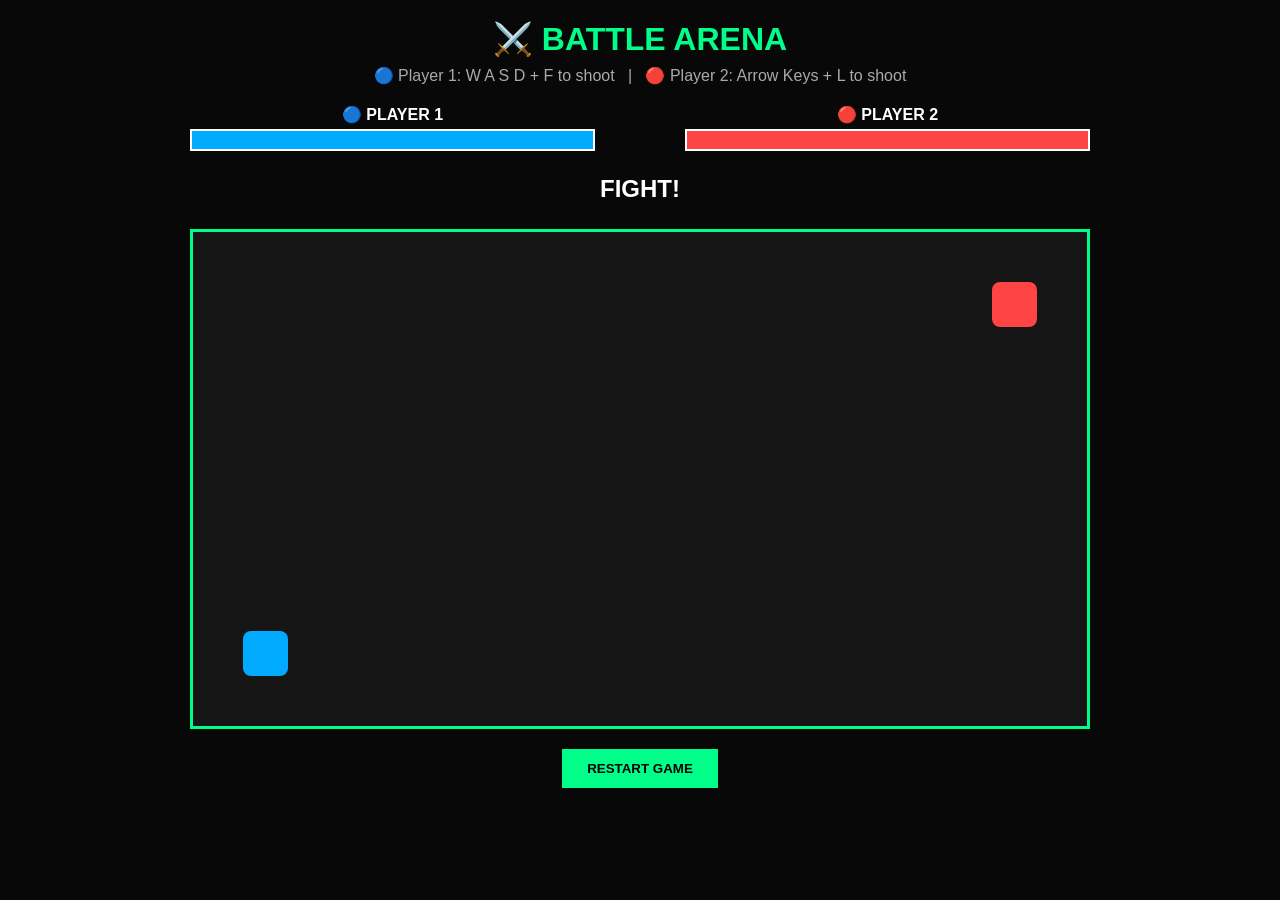
==== battle-arena.html @ 0bb20860 "Add files via upload" ====
<!DOCTYPE html>
<html lang="en">
<head>
    <meta charset="UTF-8">
    <meta name="viewport" content="width=device-width, initial-scale=1.0">
    <title>Battle Arena - 2 Player</title>

    <style>
        * {
            box-sizing: border-box;
        }

        body {
            margin: 0;
            background: #080808;
            color: white;
            font-family: Arial, sans-serif;
            text-align: center;
        }

        h1 {
            color: #00ff88;
            margin: 20px 0 8px;
        }

        .instructions {
            color: #aaa;
            margin-bottom: 15px;
        }

        .health-area {
            width: min(900px, 94vw);
            margin: auto;
            display: flex;
            justify-content: space-between;
            gap: 20px;
        }

        .player-info {
            width: 45%;
        }

        .player-info p {
            margin: 5px;
            font-weight: bold;
        }

        .health-bar {
            height: 22px;
            background: #333;
            border: 2px solid white;
        }

        .health {
            height: 100%;
            width: 100%;
        }

        #health1 {
            background: #00aaff;
        }

        #health2 {
            background: #ff4444;
        }

        #arena {
            position: relative;
            width: min(900px, 94vw);
            height: 500px;
            margin: 20px auto;
            background: #151515;
            border: 3px solid #00ff88;
            overflow: hidden;
        }

        .player {
            position: absolute;
            width: 45px;
            height: 45px;
            border-radius: 8px;
        }

        #player1 {
            background: #00aaff;
            left: 50px;
            bottom: 50px;
        }

        #player2 {
            background: #ff4444;
            right: 50px;
            top: 50px;
        }

        .bullet {
            position: absolute;
            width: 12px;
            height: 12px;
            border-radius: 50%;
        }

        .bullet1 {
            background: #00aaff;
        }

        .bullet2 {
            background: #ff4444;
        }

        #message {
            font-size: 24px;
            font-weight: bold;
            min-height: 30px;
        }

        button {
            padding: 12px 25px;
            border: none;
            background: #00ff88;
            color: black;
            font-weight: bold;
            cursor: pointer;
            margin-bottom: 20px;
        }

        button:hover {
            transform: scale(1.05);
        }
    </style>
</head>

<body>

    <h1>⚔️ BATTLE ARENA</h1>

    <div class="instructions">
        🔵 Player 1: W A S D + F to shoot
        &nbsp;&nbsp;|&nbsp;&nbsp;
        🔴 Player 2: Arrow Keys + L to shoot
    </div>

    <div class="health-area">

        <div class="player-info">
            <p>🔵 PLAYER 1</p>

            <div class="health-bar">
                <div id="health1" class="health"></div>
            </div>
        </div>

        <div class="player-info">
            <p>🔴 PLAYER 2</p>

            <div class="health-bar">
                <div id="health2" class="health"></div>
            </div>
        </div>

    </div>

    <p id="message">FIGHT!</p>

    <div id="arena">

        <div id="player1" class="player"></div>

        <div id="player2" class="player"></div>

    </div>

    <button onclick="restartGame()">RESTART GAME</button>


    <script>

        const arena = document.getElementById("arena");

        const player1 = document.getElementById("player1");

        const player2 = document.getElementById("player2");

        const health1 = document.getElementById("health1");

        const health2 = document.getElementById("health2");

        const message = document.getElementById("message");


        let p1Health = 100;
        let p2Health = 100;

        let gameOver = false;

        const keys = {};


        document.addEventListener("keydown", function(event) {

            keys[event.key.toLowerCase()] = true;

            if (
                ["arrowup", "arrowdown", "arrowleft", "arrowright"].includes(
                    event.key.toLowerCase()
                )
            ) {
                event.preventDefault();
            }

            if (event.key.toLowerCase() === "f") {
                shoot(1);
            }

            if (event.key.toLowerCase() === "l") {
                shoot(2);
            }

        });


        document.addEventListener("keyup", function(event) {

            keys[event.key.toLowerCase()] = false;

        });


        function movePlayers() {

            if (gameOver) {
                return;
            }

            const speed = 5;

            let p1Left = player1.offsetLeft;
            let p1Top = player1.offsetTop;

            let p2Left = player2.offsetLeft;
            let p2Top = player2.offsetTop;


            // PLAYER 1

            if (keys["w"]) {
                p1Top -= speed;
            }

            if (keys["s"]) {
                p1Top += speed;
            }

            if (keys["a"]) {
                p1Left -= speed;
            }

            if (keys["d"]) {
                p1Left += speed;
            }


            // PLAYER 2

            if (keys["arrowup"]) {
                p2Top -= speed;
            }

            if (keys["arrowdown"]) {
                p2Top += speed;
            }

            if (keys["arrowleft"]) {
                p2Left -= speed;
            }

            if (keys["arrowright"]) {
                p2Left += speed;
            }


            // Keep players inside arena

            const maxX = arena.clientWidth - player1.offsetWidth;

            const maxY = arena.clientHeight - player1.offsetHeight;


            p1Left = Math.max(0, Math.min(p1Left, maxX));

            p1Top = Math.max(0, Math.min(p1Top, maxY));

            p2Left = Math.max(0, Math.min(p2Left, maxX));

            p2Top = Math.max(0, Math.min(p2Top, maxY));


            player1.style.left = p1Left + "px";

            player1.style.top = p1Top + "px";

            player1.style.bottom = "auto";


            player2.style.left = p2Left + "px";

            player2.style.top = p2Top + "px";

        }


        function shoot(playerNumber) {

            if (gameOver) {
                return;
            }


            const shooter =
                playerNumber === 1 ? player1 : player2;

            const target =
                playerNumber === 1 ? player2 : player1;


            const bullet = document.createElement("div");

            bullet.classList.add(
                "bullet",
                playerNumber === 1
                    ? "bullet1"
                    : "bullet2"
            );


            const startX =
                shooter.offsetLeft +
                shooter.offsetWidth / 2;

            const startY =
                shooter.offsetTop +
                shooter.offsetHeight / 2;


            bullet.style.left = startX + "px";

            bullet.style.top = startY + "px";


            arena.appendChild(bullet);


            const targetX =
                target.offsetLeft +
                target.offsetWidth / 2;

            const targetY =
                target.offsetTop +
                target.offsetHeight / 2;


            const dx = targetX - startX;

            const dy = targetY - startY;

            const distance =
                Math.sqrt(dx * dx + dy * dy);


            const velocityX = dx / distance * 8;

            const velocityY = dy / distance * 8;


            let x = startX;

            let y = startY;


            const bulletTimer = setInterval(function() {

                if (gameOver) {

                    clearInterval(bulletTimer);

                    bullet.remove();

                    return;
                }


                x += velocityX;

                y += velocityY;


                bullet.style.left = x + "px";

                bullet.style.top = y + "px";


                const bulletRect =
                    bullet.getBoundingClientRect();

                const targetRect =
                    target.getBoundingClientRect();


                if (
                    bulletRect.left < targetRect.right &&
                    bulletRect.right > targetRect.left &&
                    bulletRect.top < targetRect.bottom &&
                    bulletRect.bottom > targetRect.top
                ) {

                    if (playerNumber === 1) {

                        p2Health -= 10;

                        health2.style.width =
                            p2Health + "%";

                    } else {

                        p1Health -= 10;

                        health1.style.width =
                            p1Health + "%";

                    }


                    bullet.remove();

                    clearInterval(bulletTimer);


                    checkWinner();

                }


                if (
                    x < -20 ||
                    x > arena.clientWidth + 20 ||
                    y < -20 ||
                    y > arena.clientHeight + 20
                ) {

                    bullet.remove();

                    clearInterval(bulletTimer);

                }

            }, 20);

        }


        function checkWinner() {

            if (p1Health <= 0) {

                gameOver = true;

                message.textContent =
                    "🔴 PLAYER 2 WINS!";

            }


            if (p2Health <= 0) {

                gameOver = true;

                message.textContent =
                    "🔵 PLAYER 1 WINS!";

            }

        }


        function restartGame() {

            p1Health = 100;

            p2Health = 100;

            gameOver = false;

            health1.style.width = "100%";

            health2.style.width = "100%";

            message.textContent = "FIGHT!";


            player1.style.left = "50px";

            player1.style.top = "400px";

            player2.style.left =
                (arena.clientWidth - 95) + "px";

            player2.style.top = "50px";


            document
                .querySelectorAll(".bullet")
                .forEach(bullet => bullet.remove());

        }


        function gameLoop() {

            movePlayers();

            requestAnimationFrame(gameLoop);

        }


        gameLoop();

    </script>

</body>
</html>
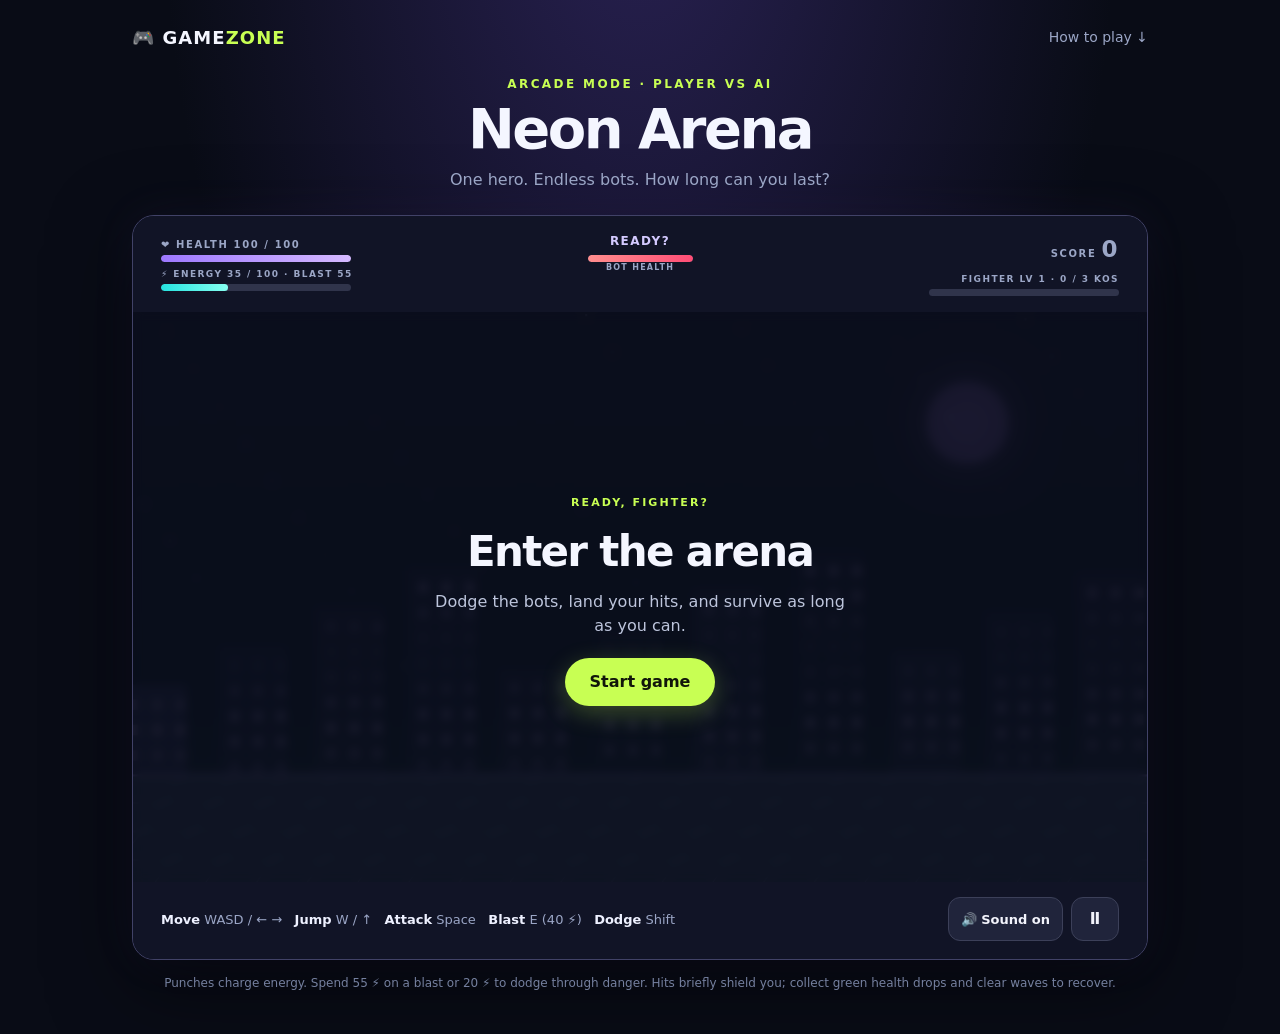
==== commit ad8f84bd: "Add files via upload" ====
--- a/battle-arena.html
+++ b/battle-arena.html
@@ -1,531 +1,135 @@
-<!DOCTYPE html>
-<html lang="en">
-<head>
-    <meta charset="UTF-8">
-    <meta name="viewport" content="width=device-width, initial-scale=1.0">
-    <title>Battle Arena - 2 Player</title>
-
-    <style>
-        * {
-            box-sizing: border-box;
-        }
-
-        body {
-            margin: 0;
-            background: #080808;
-            color: white;
-            font-family: Arial, sans-serif;
-            text-align: center;
-        }
-
-        h1 {
-            color: #00ff88;
-            margin: 20px 0 8px;
-        }
-
-        .instructions {
-            color: #aaa;
-            margin-bottom: 15px;
-        }
-
-        .health-area {
-            width: min(900px, 94vw);
-            margin: auto;
-            display: flex;
-            justify-content: space-between;
-            gap: 20px;
-        }
-
-        .player-info {
-            width: 45%;
-        }
-
-        .player-info p {
-            margin: 5px;
-            font-weight: bold;
-        }
-
-        .health-bar {
-            height: 22px;
-            background: #333;
-            border: 2px solid white;
-        }
-
-        .health {
-            height: 100%;
-            width: 100%;
-        }
-
-        #health1 {
-            background: #00aaff;
-        }
-
-        #health2 {
-            background: #ff4444;
-        }
-
-        #arena {
-            position: relative;
-            width: min(900px, 94vw);
-            height: 500px;
-            margin: 20px auto;
-            background: #151515;
-            border: 3px solid #00ff88;
-            overflow: hidden;
-        }
-
-        .player {
-            position: absolute;
-            width: 45px;
-            height: 45px;
-            border-radius: 8px;
-        }
-
-        #player1 {
-            background: #00aaff;
-            left: 50px;
-            bottom: 50px;
-        }
-
-        #player2 {
-            background: #ff4444;
-            right: 50px;
-            top: 50px;
-        }
-
-        .bullet {
-            position: absolute;
-            width: 12px;
-            height: 12px;
-            border-radius: 50%;
-        }
-
-        .bullet1 {
-            background: #00aaff;
-        }
-
-        .bullet2 {
-            background: #ff4444;
-        }
-
-        #message {
-            font-size: 24px;
-            font-weight: bold;
-            min-height: 30px;
-        }
-
-        button {
-            padding: 12px 25px;
-            border: none;
-            background: #00ff88;
-            color: black;
-            font-weight: bold;
-            cursor: pointer;
-            margin-bottom: 20px;
-        }
-
-        button:hover {
-            transform: scale(1.05);
-        }
-    </style>
-</head>
-
-<body>
-
-    <h1>⚔️ BATTLE ARENA</h1>
-
-    <div class="instructions">
-        🔵 Player 1: W A S D + F to shoot
-        &nbsp;&nbsp;|&nbsp;&nbsp;
-        🔴 Player 2: Arrow Keys + L to shoot
-    </div>
-
-    <div class="health-area">
-
-        <div class="player-info">
-            <p>🔵 PLAYER 1</p>
-
-            <div class="health-bar">
-                <div id="health1" class="health"></div>
-            </div>
-        </div>
-
-        <div class="player-info">
-            <p>🔴 PLAYER 2</p>
-
-            <div class="health-bar">
-                <div id="health2" class="health"></div>
-            </div>
-        </div>
-
-    </div>
-
-    <p id="message">FIGHT!</p>
-
-    <div id="arena">
-
-        <div id="player1" class="player"></div>
-
-        <div id="player2" class="player"></div>
-
-    </div>
-
-    <button onclick="restartGame()">RESTART GAME</button>
-
-
-    <script>
-
-        const arena = document.getElementById("arena");
-
-        const player1 = document.getElementById("player1");
-
-        const player2 = document.getElementById("player2");
-
-        const health1 = document.getElementById("health1");
-
-        const health2 = document.getElementById("health2");
-
-        const message = document.getElementById("message");
-
-
-        let p1Health = 100;
-        let p2Health = 100;
-
-        let gameOver = false;
-
-        const keys = {};
-
-
-        document.addEventListener("keydown", function(event) {
-
-            keys[event.key.toLowerCase()] = true;
-
-            if (
-                ["arrowup", "arrowdown", "arrowleft", "arrowright"].includes(
-                    event.key.toLowerCase()
-                )
-            ) {
-                event.preventDefault();
-            }
-
-            if (event.key.toLowerCase() === "f") {
-                shoot(1);
-            }
-
-            if (event.key.toLowerCase() === "l") {
-                shoot(2);
-            }
-
-        });
-
-
-        document.addEventListener("keyup", function(event) {
-
-            keys[event.key.toLowerCase()] = false;
-
-        });
-
-
-        function movePlayers() {
-
-            if (gameOver) {
-                return;
-            }
-
-            const speed = 5;
-
-            let p1Left = player1.offsetLeft;
-            let p1Top = player1.offsetTop;
-
-            let p2Left = player2.offsetLeft;
-            let p2Top = player2.offsetTop;
-
-
-            // PLAYER 1
-
-            if (keys["w"]) {
-                p1Top -= speed;
-            }
-
-            if (keys["s"]) {
-                p1Top += speed;
-            }
-
-            if (keys["a"]) {
-                p1Left -= speed;
-            }
-
-            if (keys["d"]) {
-                p1Left += speed;
-            }
-
-
-            // PLAYER 2
-
-            if (keys["arrowup"]) {
-                p2Top -= speed;
-            }
-
-            if (keys["arrowdown"]) {
-                p2Top += speed;
-            }
-
-            if (keys["arrowleft"]) {
-                p2Left -= speed;
-            }
-
-            if (keys["arrowright"]) {
-                p2Left += speed;
-            }
-
-
-            // Keep players inside arena
-
-            const maxX = arena.clientWidth - player1.offsetWidth;
-
-            const maxY = arena.clientHeight - player1.offsetHeight;
-
-
-            p1Left = Math.max(0, Math.min(p1Left, maxX));
-
-            p1Top = Math.max(0, Math.min(p1Top, maxY));
-
-            p2Left = Math.max(0, Math.min(p2Left, maxX));
-
-            p2Top = Math.max(0, Math.min(p2Top, maxY));
-
-
-            player1.style.left = p1Left + "px";
-
-            player1.style.top = p1Top + "px";
-
-            player1.style.bottom = "auto";
-
-
-            player2.style.left = p2Left + "px";
-
-            player2.style.top = p2Top + "px";
-
-        }
-
-
-        function shoot(playerNumber) {
-
-            if (gameOver) {
-                return;
-            }
-
-
-            const shooter =
-                playerNumber === 1 ? player1 : player2;
-
-            const target =
-                playerNumber === 1 ? player2 : player1;
-
-
-            const bullet = document.createElement("div");
-
-            bullet.classList.add(
-                "bullet",
-                playerNumber === 1
-                    ? "bullet1"
-                    : "bullet2"
-            );
-
-
-            const startX =
-                shooter.offsetLeft +
-                shooter.offsetWidth / 2;
-
-            const startY =
-                shooter.offsetTop +
-                shooter.offsetHeight / 2;
-
-
-            bullet.style.left = startX + "px";
-
-            bullet.style.top = startY + "px";
-
-
-            arena.appendChild(bullet);
-
-
-            const targetX =
-                target.offsetLeft +
-                target.offsetWidth / 2;
-
-            const targetY =
-                target.offsetTop +
-                target.offsetHeight / 2;
-
-
-            const dx = targetX - startX;
-
-            const dy = targetY - startY;
-
-            const distance =
-                Math.sqrt(dx * dx + dy * dy);
-
-
-            const velocityX = dx / distance * 8;
-
-            const velocityY = dy / distance * 8;
-
-
-            let x = startX;
-
-            let y = startY;
-
-
-            const bulletTimer = setInterval(function() {
-
-                if (gameOver) {
-
-                    clearInterval(bulletTimer);
-
-                    bullet.remove();
-
-                    return;
-                }
-
-
-                x += velocityX;
-
-                y += velocityY;
-
-
-                bullet.style.left = x + "px";
-
-                bullet.style.top = y + "px";
-
-
-                const bulletRect =
-                    bullet.getBoundingClientRect();
-
-                const targetRect =
-                    target.getBoundingClientRect();
-
-
-                if (
-                    bulletRect.left < targetRect.right &&
-                    bulletRect.right > targetRect.left &&
-                    bulletRect.top < targetRect.bottom &&
-                    bulletRect.bottom > targetRect.top
-                ) {
-
-                    if (playerNumber === 1) {
-
-                        p2Health -= 10;
-
-                        health2.style.width =
-                            p2Health + "%";
-
-                    } else {
-
-                        p1Health -= 10;
-
-                        health1.style.width =
-                            p1Health + "%";
-
-                    }
-
-
-                    bullet.remove();
-
-                    clearInterval(bulletTimer);
-
-
-                    checkWinner();
-
-                }
-
-
-                if (
-                    x < -20 ||
-                    x > arena.clientWidth + 20 ||
-                    y < -20 ||
-                    y > arena.clientHeight + 20
-                ) {
-
-                    bullet.remove();
-
-                    clearInterval(bulletTimer);
-
-                }
-
-            }, 20);
-
-        }
-
-
-        function checkWinner() {
-
-            if (p1Health <= 0) {
-
-                gameOver = true;
-
-                message.textContent =
-                    "🔴 PLAYER 2 WINS!";
-
-            }
-
-
-            if (p2Health <= 0) {
-
-                gameOver = true;
-
-                message.textContent =
-                    "🔵 PLAYER 1 WINS!";
-
-            }
-
-        }
-
-
-        function restartGame() {
-
-            p1Health = 100;
-
-            p2Health = 100;
-
-            gameOver = false;
-
-            health1.style.width = "100%";
-
-            health2.style.width = "100%";
-
-            message.textContent = "FIGHT!";
-
-
-            player1.style.left = "50px";
-
-            player1.style.top = "400px";
-
-            player2.style.left =
-                (arena.clientWidth - 95) + "px";
-
-            player2.style.top = "50px";
-
-
-            document
-                .querySelectorAll(".bullet")
-                .forEach(bullet => bullet.remove());
-
-        }
-
-
-        function gameLoop() {
-
-            movePlayers();
-
-            requestAnimationFrame(gameLoop);
-
-        }
-
-
-        gameLoop();
-
-    </script>
-
-</body>
-</html>+<!doctype html>
+<html lang="en">
+<head>
+  <meta charset="utf-8">
+  <meta name="viewport" content="width=device-width, initial-scale=1">
+  <meta name="theme-color" content="#090c16">
+  <title>Neon Arena — GameZone</title>
+  <style>
+    :root { color-scheme: dark; --ink:#f4f6ff; --muted:#9ba6c6; --lime:#c8ff53; --violet:#a68aff; }
+    * { box-sizing:border-box }
+    body { margin:0; min-height:100vh; color:var(--ink); font:16px/1.5 Inter,ui-sans-serif,system-ui,-apple-system,"Segoe UI",sans-serif; background:radial-gradient(ellipse at 50% -15%,#292153 0,transparent 53%),#090c16 }
+    button { font:inherit; cursor:pointer }
+    .shell { max-width:1100px; margin:auto; padding:24px clamp(16px,4vw,42px) 42px }
+    header { display:flex; align-items:center; justify-content:space-between; gap:12px; margin-bottom:24px }
+    .brand { font-weight:900; letter-spacing:.06em; font-size:18px }.brand b { color:var(--lime) }
+    .back { color:var(--muted); text-decoration:none; font-size:14px }.back:hover { color:white }
+    .intro { text-align:center; margin:0 auto 23px }.eyebrow { margin:0 0 7px; color:var(--lime); font-size:12px; font-weight:800; letter-spacing:.2em }
+    h1 { font-size:clamp(32px,6vw,56px); letter-spacing:-.045em; line-height:1.02; margin:0 }.intro>p:last-child { color:var(--muted); margin:11px 0 0 }
+    .game { overflow:hidden; border:1px solid #414267; border-radius:22px; background:#111426; box-shadow:0 24px 80px #0008,0 0 45px #8f6cff12 }
+    .hud { min-height:96px; padding:13px clamp(14px,3vw,28px); display:grid; grid-template-columns:1fr auto 1fr; align-items:center; gap:12px; background:#111426 }
+    .stat { min-width:0 }.stat:last-child { text-align:right }.label { display:block; color:var(--muted); text-transform:uppercase; font-size:10px; font-weight:800; letter-spacing:.16em }
+    .score { font-weight:900; font-size:23px; font-variant-numeric:tabular-nums }.round { text-align:center; color:#d4caff; font-size:12px; font-weight:800; letter-spacing:.12em }
+    .bar { height:7px; max-width:190px; border-radius:9px; margin-top:3px; background:#30344b; overflow:hidden }.bar span { display:block; height:100%; width:100%; border-radius:9px; transition:width .24s ease; background:linear-gradient(90deg,#9d78ff,#d5b9ff) }.stat:last-child .bar { margin-left:auto }.stat:last-child .bar span { background:linear-gradient(90deg,#ff8e8e,#ff4d76) }.energyline,.progressline { margin-top:6px }.energyline .label,.progressline .label { font-size:9px }.energyline .bar span { background:linear-gradient(90deg,#25e3df,#86fff0) }.progressline .bar span { background:linear-gradient(90deg,#c8ff53,#efff96) }
+    #playerBar.low { background:linear-gradient(90deg,#ff3e65,#ff9c69);animation:heartBeat .8s ease-in-out infinite alternate }#energyBar.ready {box-shadow:0 0 12px #42fff0;animation:chargePulse .75s ease-in-out infinite alternate}.game.lowhp {border-color:#9f4059;box-shadow:0 0 36px #ff41622b,0 24px 80px #0008}.game.lowhp .stage {background:radial-gradient(ellipse at center,#ff29410d,transparent 72%),#090d1b}
+    @keyframes heartBeat {to{filter:brightness(1.5)}}@keyframes chargePulse {to{filter:brightness(1.5)}}
+    .stage { position:relative; background:#090d1b }.stage canvas { display:block; width:100%; height:auto; aspect-ratio: 16 / 9; touch-action:none }
+    .overlay { position:absolute; inset:0; display:grid; place-items:center; padding:20px; background:#080b16bd; text-align:center; backdrop-filter:blur(5px) }.overlay[hidden] { display:none }
+    .panel { max-width:410px }.panel .tag { color:var(--lime); font-size:11px; font-weight:900; letter-spacing:.19em }.panel h2 { font-size:clamp(28px,5vw,42px); letter-spacing:-.04em; margin:7px 0 }.panel p { margin:0 auto 20px; color:#bdc5dc }
+    .upgradeChoices { display:grid;grid-template-columns:repeat(3,1fr);gap:9px;margin-top:18px }.upgradeChoices button { min-height:104px;padding:12px 8px;border:1px solid #555577;border-radius:14px;background:#22243b;color:#f4f6ff;font-size:19px }.upgradeChoices button:hover { border-color:var(--lime);background:#2b3045;transform:translateY(-2px) }.upgradeChoices b,.upgradeChoices small {display:block}.upgradeChoices b {font-size:13px}.upgradeChoices small {margin-top:4px;color:#abb3cc;font-size:10px;line-height:1.3}@media(max-width:540px){.upgradeChoices{gap:5px}.upgradeChoices button{padding:8px 4px;font-size:16px}.upgradeChoices b{font-size:11px}.upgradeChoices small{font-size:9px}}
+    .primary { color:#11160a; border:0; border-radius:999px; padding:12px 25px; background:var(--lime); font-weight:900; box-shadow:0 7px 24px #c8ff5340; transition:transform .15s,filter .15s }.primary:hover { transform:translateY(-2px); filter:brightness(1.07) }.primary:focus-visible,.back:focus-visible { outline:3px solid white; outline-offset:4px }
+    .controls { padding:15px clamp(14px,3vw,28px) 18px; display:flex; align-items:center; justify-content:space-between; gap:10px; background:#111426 }.keys { color:var(--muted); font-size:13px }.keys strong { color:#eef1ff }
+    .mobile { display:none; gap:8px }.mobile button,.pause,.sound { border:1px solid #3c4059; color:#f2f3fb; background:#20243b; border-radius:12px; min-width:48px; min-height:44px; font-weight:800 }.mobile button:active,.pause:active,.sound:active { background:#393e60 }.utility {display:flex;gap:8px}.sound { padding:0 12px; font-size:13px; min-width:92px }
+    .game.hit { animation:shake .18s linear }.game.hit .stage::after { content:""; position:absolute; inset:0; pointer-events:none; background:#fff9; animation:flash .16s ease-out forwards }
+    @keyframes shake { 25%{transform:translateX(-4px)} 55%{transform:translateX(4px)} 80%{transform:translateX(-2px)} }
+    @keyframes flash { to{opacity:0} }
+    .help { text-align:center; color:#75809f; margin:14px 0 0; font-size:12px }
+    @media(max-width:620px) { .shell { padding-top:17px }.hud { min-height:88px }.score { font-size:19px }.keys { display:none }.controls { justify-content:center }.mobile { display:flex;gap:5px }.mobile button { min-width:40px;min-height:42px }.utility { margin-left:auto;gap:5px }.sound { min-width:48px;padding:0 8px;font-size:0 }.sound::first-letter {font-size:17px} }
+    @media(prefers-reduced-motion:reduce) { *,*::before,*::after { scroll-behavior:auto!important; transition:none!important } }
+  </style>
+</head>
+<body>
+  <main class="shell">
+    <header><div class="brand">🎮 GAME<b>ZONE</b></div><a class="back" href="#how-to-play">How to play ↓</a></header>
+    <section class="intro"><p class="eyebrow">ARCADE MODE · PLAYER VS AI</p><h1>Neon Arena</h1><p>One hero. Endless bots. How long can you last?</p></section>
+    <section class="game" aria-label="Neon Arena fighting game">
+      <div class="hud" aria-live="polite">
+        <div class="stat"><span class="label">❤ HEALTH <span id="playerHp">100 / 100</span></span><div class="bar" role="progressbar" aria-label="Player health" aria-valuemin="0" aria-valuemax="100" aria-valuenow="100"><span id="playerBar"></span></div><div class="energyline"><span class="label">⚡ ENERGY <span id="energyValue">35</span> / 100 · BLAST 55</span><div class="bar" role="progressbar" aria-label="Energy charge" aria-valuemin="0" aria-valuemax="100" aria-valuenow="35"><span id="energyBar" style="width:35%"></span></div></div></div>
+        <div class="round"><span id="roundLabel">READY?</span><div class="bar" style="width:105px;margin:5px auto 0"><span id="enemyBar" style="background:linear-gradient(90deg,#ff8e8e,#ff4d76)"></span></div><span class="label" style="font-size:8px">BOT HEALTH</span><div id="comboLabel" style="margin-top:4px;color:#c8ff53;min-height:18px"></div></div>
+        <div class="stat"><span class="label">Score <span class="score" id="score">0</span></span><div class="progressline"><span class="label" id="xpLabel">FIGHTER LV 1 · 0 / 3 KOs</span><div class="bar"><span id="xpBar" style="width:0%"></span></div></div></div>
+      </div>
+      <div class="stage">
+        <canvas id="arena" width="960" height="540" aria-label="Game arena. Move with WASD or arrow keys. Attack with Space. Jump with W or Up. Use E for an energy blast and Shift to dodge."></canvas>
+        <div class="overlay" id="overlay"><div class="panel"><span class="tag" id="overTag">READY, FIGHTER?</span><h2 id="overTitle">Enter the arena</h2><p id="overCopy">Dodge the bots, land your hits, and survive as long as you can.</p><button class="primary" id="startBtn">Start game</button></div></div>
+      </div>
+      <div class="controls"><div class="keys"><strong>Move</strong> WASD / ← → &nbsp; <strong>Jump</strong> W / ↑ &nbsp; <strong>Attack</strong> Space &nbsp; <strong>Blast</strong> E (40 ⚡) &nbsp; <strong>Dodge</strong> Shift</div><div class="mobile" aria-label="Touch controls"><button data-action="left" aria-label="Move left">←</button><button data-action="right" aria-label="Move right">→</button><button data-action="jump" aria-label="Jump">↑</button><button data-action="attack" aria-label="Attack">👊</button><button data-action="dodge" aria-label="Dodge">💨</button><button data-action="special" aria-label="Energy blast">⚡</button></div><div class="utility"><button class="sound" id="soundBtn" aria-label="Mute sound effects">🔊 Sound on</button><button class="pause" id="pauseBtn" aria-label="Pause game">Ⅱ</button></div></div>
+    </section>
+    <p class="help" id="how-to-play">Punches charge energy. Spend 55 ⚡ on a blast or 20 ⚡ to dodge through danger. Hits briefly shield you; collect green health drops and clear waves to recover.</p>
+  </main>
+<script>
+(() => {
+  'use strict';
+  const canvas=document.querySelector('#arena'), ctx=canvas.getContext('2d');
+  const overlay=document.querySelector('#overlay'), startBtn=document.querySelector('#startBtn');
+  const playerHp=document.querySelector('#playerHp'), playerBar=document.querySelector('#playerBar'), energyBar=document.querySelector('#energyBar'), energyValue=document.querySelector('#energyValue'), xpBar=document.querySelector('#xpBar'), xpLabel=document.querySelector('#xpLabel'), comboLabel=document.querySelector('#comboLabel'), enemyBar=document.querySelector('#enemyBar'), scoreEl=document.querySelector('#score'), roundEl=document.querySelector('#roundLabel'), panel=document.querySelector('.panel');
+  const W=960,H=540,FLOOR=438, keys=new Set(), touch=new Set(), gameCard=document.querySelector('.game');
+  const arenas=[{name:'NEON DISTRICT',sky:['#17172f','#10182b','#172b34'],floor:'#273049',line:'#b98bff',stars:'#e3dcff',buildings:['#202544','#1a203d'],windows:'#5e547e'}, {name:'SOLAR FOUNDRY',sky:['#35182e','#52242b','#351e2a'],floor:'#472939',line:'#ffad68',stars:'#ffe0a5',buildings:['#492539','#382036'],windows:'#986247'}, {name:'FROSTBYTE PEAK',sky:['#10253f','#183e57','#1c394d'],floor:'#214356',line:'#65eaff',stars:'#d4f6ff',buildings:['#1d3a55','#203149'],windows:'#5184a2'}, {name:'WILD CIRCUIT',sky:['#142c26','#1d4135','#1b382e'],floor:'#284536',line:'#c8ff53',stars:'#e3ffc0',buildings:['#1d382e','#253a2c'],windows:'#668452'}];
+  let state='ready', player, enemies=[], score=0, wave=0, last=0, raf=0, particles=[], texts=[], drops=[], best=0, elapsed=0, shake=0, audio=null, soundOn=true, energy=35, combo=0, comboTimer=0, level=1, kills=0, blast=0, invuln=0, waveIntro=0, upgrades={power:0,charge:0,speed:0};
+  try { best=Number(localStorage.getItem('neon-arena-best'))||0 } catch (_) {}
+  const clamp=(n,a,b)=>Math.max(a,Math.min(b,n));
+  function fighter(x,color,isPlayer=false){return {x,y:FLOOR,vx:0,vy:0,hp:100,color,isPlayer,role:'runner',face:isPlayer?1:-1,ground:true,attack:0,cool:0,hit:false,flash:0}}
+  function tone(freq,end,duration,type='sine',volume=.045){if(!soundOn)return;try{if(!audio){const AC=window.AudioContext||window.webkitAudioContext;if(AC)audio=new AC()}if(!audio)return;if(audio.state==='suspended')audio.resume();const o=audio.createOscillator(),g=audio.createGain(),t=audio.currentTime;o.type=type;o.frequency.setValueAtTime(freq,t);o.frequency.exponentialRampToValueAtTime(Math.max(35,end),t+duration);g.gain.setValueAtTime(volume,t);g.gain.exponentialRampToValueAtTime(.001,t+duration);o.connect(g);g.connect(audio.destination);o.start(t);o.stop(t+duration)}catch(_){}}
+  function sfx(name){if(name==='swing')tone(250,100,.09,'sawtooth',.024);if(name==='hit'){tone(135,58,.12,'triangle',.075);tone(480,180,.1,'sine',.035)}if(name==='hurt')tone(100,48,.2,'sawtooth',.075);if(name==='jump')tone(290,620,.14,'sine',.04);if(name==='wave'){tone(420,620,.16,'sine',.04);setTimeout(()=>tone(620,880,.2,'sine',.04),95)}if(name==='over'){tone(350,170,.22,'triangle',.05);setTimeout(()=>tone(180,70,.4,'sawtooth',.04),130)}}
+  function floatText(x,y,text,color){texts.push({x,y,text,color,life:42})}
+  function burst(x,y,color,n=12){for(let i=0;i<n;i++){const a=Math.random()*Math.PI*2,s=1.2+Math.random()*4;particles.push({x,y,vx:Math.cos(a)*s,vy:Math.sin(a)*s-1,life:20+Math.random()*22,color,size:2+Math.random()*3})}}
+  function spawnWave(){wave++;waveIntro=150;const bossWave=wave%5===0,count=bossWave?1:Math.min(1+Math.floor((wave-1)/2),4),roster=['runner','striker','tank','scout'],colors=['#ff557d','#ff9b55','#ca79ff','#52e6ed'];enemies=Array.from({length:count},(_,i)=>{const e=fighter(bossWave?740:700+i*76,bossWave?'#ffd166':colors[(wave+i-1)%colors.length]);e.role=bossWave?'boss':roster[(wave+i-1)%roster.length];e.hp=bossWave?220+wave*15:65+Math.min(wave*2,25)+(e.role==='tank'?15:0);e.maxHp=e.hp;e.speed=(e.role==='boss'?1.18:e.role==='scout'?2:e.role==='tank'?1.05:1.45)+Math.min(wave*.07,.85);return e});roundEl.textContent=bossWave?`BOSS · WAVE ${wave}`:`WAVE ${wave}`;enemyBar.style.width='100%';if(wave>1){player.hp=Math.min(100,player.hp+15);energy=Math.min(100,energy+12);sfx('wave');floatText(W/2,145,bossWave?'BOSS APPROACHING!':'WAVE CLEAR  ·  +15 HP / +12 ⚡',bossWave?'#ffd166':'#d5b9ff');burst(W/2,185,bossWave?'#ffd166':'#a68aff',25)}}
+  function begin(){if(state==='paused'){pause();return}keys.clear();touch.clear();score=0;wave=0;elapsed=0;energy=35;combo=0;comboTimer=0;level=1;kills=0;blast=0;invuln=0;upgrades={power:0,charge:0,speed:0};player=fighter(245,'#c8ff53',true);particles=[];texts=[];drops=[];scoreEl.textContent='0';playerHp.textContent='100 / 100';playerBar.style.width='100%';playerBar.classList.remove('low');gameCard.classList.remove('lowhp');energyBar.style.width='35%';energyBar.classList.remove('ready');energyValue.textContent='35';spawnWave();state='playing';overlay.hidden=true;last=performance.now();cancelAnimationFrame(raf);raf=requestAnimationFrame(loop)}
+  function end(){state='over';overlay.hidden=false;document.querySelector('#overTag').textContent='RUN COMPLETE';document.querySelector('#overTitle').textContent='Game over';document.querySelector('#overCopy').textContent=`You scored ${score} point${score===1?'':'s'} across ${wave} wave${wave===1?'':'s'}. Best: ${best}.`;startBtn.textContent='Play again';sfx('over')}
+  function pause(){if(state==='playing'){state='paused';overlay.hidden=false;document.querySelector('#overTag').textContent='TAKE A BREATHER';document.querySelector('#overTitle').textContent='Paused';document.querySelector('#overCopy').textContent=`Score: ${score} · Wave ${wave}. Ready when you are.`;startBtn.textContent='Resume game'}else if(state==='paused'){state='playing';overlay.hidden=true;last=performance.now();raf=requestAnimationFrame(loop)}}
+  function attack(){if(!player||state!=='playing'||player.cool>0)return;player.attack=16;player.cool=Math.max(13,25-upgrades.speed*2);player.hit=false;sfx('swing');burst(player.x+player.face*23,player.y-43,'#c8ff53',4)}
+  function special(){if(state!=='playing'||energy<55){if(state==='playing')floatText(player.x,player.y-105,'NEED 55 ENERGY','#83fff1');return}energy-=55;blast=22;sfx('wave');shake=10;floatText(player.x,player.y-105,'NEON BURST!','#42fff0');burst(player.x,player.y-42,'#42fff0',36);for(const e of enemies){if(Math.abs(e.x-player.x)<520){damage(e,42+upgrades.power*5);e.x=clamp(e.x+e.face*55,25,W-25);combo++;comboTimer=150;score+=10*Math.min(combo,5);scoreEl.textContent=score;if(e.hp<=0){score+=25;scoreEl.textContent=score;floatText(e.x,e.y-95,'KO! +25','#c8ff53');drops.push({x:e.x,y:e.y-45,type:Math.random()<.5?'health':'energy',life:460});burst(e.x,e.y-40,e.color,24);kills++}}}}
+  function dodge(){if(state!=='playing'||invuln>0||energy<20){if(state==='playing'&&energy<20)floatText(player.x,player.y-90,'NEED 20 ENERGY','#83fff1');return}energy-=20;invuln=18;player.x=clamp(player.x+player.face*115,25,W-25);shake=Math.max(shake,2);sfx('jump');burst(player.x-player.face*18,player.y-38,'#83fff1',12);floatText(player.x,player.y-92,'DODGE!','#83fff1')}
+  function action(k){if(k==='attack')attack();if(k==='special')special();if(k==='dodge')dodge();if(k==='jump'&&player?.ground&&state==='playing'){player.vy=-10.6;player.ground=false;sfx('jump');burst(player.x,player.y-4,'#a68aff',7)}}
+  function offerUpgrade(){state='upgrade';overlay.hidden=false;document.querySelector('#overTag').textContent=`LEVEL ${level+1} REACHED`;document.querySelector('#overTitle').textContent='Choose an upgrade';document.querySelector('#overCopy').textContent='Pick one boost for the rest of this run.';startBtn.hidden=true;panel.insertAdjacentHTML('beforeend','<div class="upgradeChoices"><button data-upgrade="power">💥 <b>Power</b><small>Hits deal +8 damage</small></button><button data-upgrade="charge">⚡ <b>Capacitor</b><small>Hits charge +10 energy</small></button><button data-upgrade="speed">💨 <b>Quickstep</b><small>Move and punch faster</small></button></div>');panel.querySelectorAll('[data-upgrade]').forEach(b=>b.addEventListener('click',()=>{upgrades[b.dataset.upgrade]++;level++;startBtn.hidden=false;panel.querySelector('.upgradeChoices').remove();state='playing';overlay.hidden=true;last=performance.now();raf=requestAnimationFrame(loop);sfx('wave')}))}
+  function rect(f){return f.role==='boss'?{x:f.x-27,y:f.y-100,w:54,h:100}:{x:f.x-18,y:f.y-75,w:36,h:75}}
+  function overlaps(a,b){return a.x<b.x+b.w&&a.x+a.w>b.x&&a.y<b.y+b.h&&a.y+a.h>b.y}
+  function damage(target,amount){if(target.isPlayer&&invuln>0)return;target.hp-=amount;target.flash=10;target.hurt=5;if(target.isPlayer)invuln=42;shake=Math.max(shake,target.isPlayer?5:3);gameCard.classList.remove('hit');void gameCard.offsetWidth;gameCard.classList.add('hit');setTimeout(()=>gameCard.classList.remove('hit'),190);burst(target.x,target.y-45,target.isPlayer?'#ff829e':'#fff38a',target.isPlayer?13:17);sfx(target.isPlayer?'hurt':'hit');floatText(target.x,target.y-82,`-${amount}`,target.isPlayer?'#ff829e':'#fff38a')}
+  function update(dt){const s=dt/16.667;elapsed+=dt;waveIntro=Math.max(0,waveIntro-s);shake=Math.max(0,shake-s*.55);invuln=Math.max(0,invuln-s);blast=Math.max(0,blast-s);energy=Math.min(100,energy+.003*dt);const left=keys.has('ArrowLeft')||keys.has('a')||touch.has('left'),right=keys.has('ArrowRight')||keys.has('d')||touch.has('right');player.vx=(right?1:0)-(left?1:0);if(player.vx)player.face=Math.sign(player.vx);player.x=clamp(player.x+player.vx*(3.5+upgrades.speed*.28)*s,25,W-25);player.vy+=.52*s;player.y+=player.vy*s;if(player.y>=FLOOR){player.y=FLOOR;player.vy=0;player.ground=true}player.attack=Math.max(0,player.attack-s);player.cool=Math.max(0,player.cool-s);player.flash=Math.max(0,player.flash-s);player.hurt=Math.max(0,(player.hurt||0)-s);comboTimer-=s;if(comboTimer<=0)combo=0;
+    for(const e of enemies){const dx=player.x-e.x,dist=Math.abs(dx);e.face=Math.sign(dx)||e.face;e.x+=e.face*(dist>52?e.speed*s:0);e.cool-=s;e.attack=Math.max(0,e.attack-s);e.flash=Math.max(0,e.flash-s);if(dist<(e.role==='boss'?98:73)&&e.cool<=0&&e.attack<=0&&Math.random()<.035*s){e.attack=30;e.attackHit=false;e.cool=Math.max(48,82-wave*2)}if(e.attack>0&&!e.attackHit&&e.attack<17){e.attackHit=true;if(dist<(e.role==='boss'?102:76)&&Math.abs(player.y-e.y)<75)damage(player,(e.role==='boss'?15:e.role==='tank'?10:7)+Math.floor(wave/4))}}
+    if(player.attack>0&&!player.hit){const punch={x:player.x+(player.face>0?7:-53),y:player.y-61,w:46,h:31};for(const e of enemies){const r=rect(e);if(overlaps(punch,r)){const amount=27+upgrades.power*8;damage(e,amount);player.hit=true;combo++;comboTimer=150;energy=Math.min(100,energy+12+upgrades.charge*10);score+=10*Math.min(combo,5);scoreEl.textContent=score;floatText(e.x,e.y-82,`+${10*Math.min(combo,5)}  +12 ⚡`,combo>2?'#ffdc69':'#c8ff53');if(e.hp<=0){score+=25;scoreEl.textContent=score;energy=Math.min(100,energy+12);floatText(e.x,e.y-98,'KO! +25','#c8ff53');drops.push({x:e.x,y:e.y-45,type:player.hp<70?'health':(Math.random()<.5?'health':'energy'),life:460});burst(e.x,e.y-40,'#ff557d',24);kills++}break}}}
+    for(const d of drops){d.life-=s;d.y=FLOOR-20+Math.sin(elapsed*.006+d.x)*5;if(Math.abs(d.x-player.x)<35&&Math.abs(player.y-d.y)<95){if(d.type==='health'){const healed=Math.min(25,100-player.hp);player.hp=Math.min(100,player.hp+25);floatText(d.x,d.y-25,`+${healed} HP`,'#7dff9c')}else{const charge=Math.min(25,100-energy);energy=Math.min(100,energy+25);floatText(d.x,d.y-25,`+${charge} ⚡`,'#42fff0')}burst(d.x,d.y,d.type==='health'?'#7dff9c':'#42fff0',13);d.life=0;sfx('hit')}}drops=drops.filter(d=>d.life>0);
+    enemies=enemies.filter(e=>e.hp>0);if(enemies.length===0)spawnWave();playerHp.textContent=`${Math.max(0,Math.ceil(player.hp))} / 100`;playerBar.style.width=`${clamp(player.hp,0,100)}%`;playerBar.setAttribute('aria-valuenow',Math.ceil(player.hp));playerBar.classList.toggle('low',player.hp<=30);gameCard.classList.toggle('lowhp',player.hp<=30);energyValue.textContent=Math.floor(energy);energyBar.style.width=`${energy}%`;energyBar.setAttribute('aria-valuenow',Math.floor(energy));energyBar.classList.toggle('ready',energy>=55);xpLabel.textContent=`FIGHTER LV ${level} · ${kills%3} / 3 KOs`;xpBar.style.width=`${(kills%3)/3*100}%`;comboLabel.textContent=combo>1?`✦ ${combo} HIT COMBO ✦`:'';let h=0,m=0;for(const e of enemies){h+=e.hp;m+=e.maxHp}enemyBar.style.width=`${m?clamp(h/m*100,0,100):100}%`;particles=particles.filter(p=>p.life-->0);for(const p of particles){p.x+=p.vx*s;p.y+=p.vy*s;p.vy+=.18*s;p.vx*=.985}texts=texts.filter(t=>t.life-->0);for(const t of texts)t.y-=.65*s;
+    if(kills>=level*3){offerUpgrade();return}
+    if(player.hp<=0){if(score>best){best=score;try{localStorage.setItem('neon-arena-best',best)}catch(_){}}end()}}
+  function drawFighter(f){const x=f.x,y=f.y,moving=Math.abs(f.vx)>.1,bob=f.ground?Math.sin(elapsed*.009+x*.02)*(moving?2.5:1.3):0,run=moving?Math.sin(elapsed*.022+x*.04)*8:0,hitPose=f.attack>0?Math.sin((1-f.attack/16)*Math.PI):0,reach=hitPose*24,glow=f.isPlayer?'#c8ff53':f.color,ink=f.flash?'#fff':f.color;
+    ctx.save();ctx.globalAlpha=.24;ctx.fillStyle='#000';ctx.beginPath();ctx.ellipse(x,FLOOR+2,20,5,0,0,Math.PI*2);ctx.fill();ctx.restore();
+    ctx.save();ctx.translate(x,y+bob);if(f.hurt>0)ctx.translate((Math.random()-.5)*f.hurt,0);if(f.role==='boss')ctx.scale(1.4,1.4);ctx.lineCap='round';ctx.lineJoin='round';
+    // A little trailing scarf makes the player silhouette easy to follow while moving.
+    if(f.isPlayer){ctx.save();ctx.shadowColor=glow;ctx.shadowBlur=13;ctx.strokeStyle=ink;ctx.lineWidth=5;ctx.beginPath();ctx.moveTo(-f.face*5,-51);ctx.lineTo(-f.face*(19+Math.abs(run)),-48+Math.sin(elapsed*.018)*5);ctx.lineTo(-f.face*(29+Math.abs(run)),-43+Math.sin(elapsed*.021)*8);ctx.stroke();ctx.restore()}
+    // Legs bend at the knees and finish in bright boots.
+    ctx.shadowColor=glow;ctx.shadowBlur=10;ctx.strokeStyle=ink;ctx.lineWidth=f.role==='tank'?9:7;ctx.beginPath();ctx.moveTo(-3,-28);ctx.lineTo(-8+run*.55,-15);ctx.lineTo(-11+run,-3);ctx.moveTo(3,-28);ctx.lineTo(8-run*.45,-15);ctx.lineTo(12-run,-3);ctx.stroke();
+    ctx.lineWidth=9;ctx.beginPath();ctx.moveTo(-13+run,-3);ctx.lineTo(-7+run,-3);ctx.moveTo(8-run,-3);ctx.lineTo(15-run,-3);ctx.stroke();
+    // Jacket/torso, with a bright center seam and shoulder pads.
+    ctx.fillStyle=f.isPlayer?'#202e38':f.role==='tank'||f.role==='boss'?'#392442':'#29243c';ctx.strokeStyle=ink;ctx.lineWidth=3;ctx.beginPath();ctx.moveTo(-10,-52);ctx.lineTo(10,-52);ctx.lineTo(13,-31);ctx.lineTo(7,-26);ctx.lineTo(-8,-26);ctx.lineTo(-13,-31);ctx.closePath();ctx.fill();ctx.stroke();if(f.role==='tank'||f.role==='boss'){ctx.fillStyle=glow;ctx.beginPath();ctx.arc(-12,-49,5,0,Math.PI*2);ctx.arc(12,-49,5,0,Math.PI*2);ctx.fill()}
+    ctx.strokeStyle=glow;ctx.lineWidth=2;ctx.beginPath();ctx.moveTo(-1,-48);ctx.lineTo(3,-32);ctx.stroke();ctx.fillStyle=glow;ctx.beginPath();ctx.arc(0,-42,3.2,0,Math.PI*2);ctx.fill();
+    // Back arm, then the striking arm and a readable fist.
+    ctx.strokeStyle=ink;ctx.lineWidth=f.role==='tank'?8:6;ctx.beginPath();ctx.moveTo(-8,-48);ctx.lineTo(-f.face*13,-39+run*.25);ctx.lineTo(-f.face*17,-31+run*.3);ctx.moveTo(8,-48);ctx.lineTo(f.face*(12+reach*.35),-46);ctx.lineTo(f.face*(18+reach),-43);ctx.stroke();
+    ctx.fillStyle=glow;ctx.shadowBlur=12;ctx.beginPath();ctx.arc(f.face*(19+reach),-43,5,0,Math.PI*2);ctx.fill();
+    // Faceplate, eyes and a distinct head silhouette for each fighter class.
+    ctx.shadowColor=glow;ctx.shadowBlur=f.flash?28:15;ctx.fillStyle='#111726';ctx.strokeStyle=ink;ctx.lineWidth=3.5;ctx.beginPath();ctx.arc(0,-66,12,0,Math.PI*2);ctx.fill();ctx.stroke();
+    ctx.fillStyle=glow;ctx.shadowBlur=11;ctx.beginPath();ctx.ellipse(f.face*4,-67,5.5,2.7,0,0,Math.PI*2);ctx.fill();ctx.fillStyle='#fff';ctx.beginPath();ctx.arc(f.face*5,-67,1.4,0,Math.PI*2);ctx.fill();
+    if(f.isPlayer){ctx.strokeStyle='#e6ff9a';ctx.lineWidth=3;ctx.beginPath();ctx.moveTo(-8,-73);ctx.lineTo(2,-77);ctx.lineTo(10,-74);ctx.stroke()}
+    else if(f.role==='tank'||f.role==='boss'){ctx.fillStyle='#ffcc70';ctx.strokeStyle='#ffcc70';ctx.lineWidth=f.role==='boss'?5:3;ctx.beginPath();ctx.moveTo(-9,-75);ctx.lineTo(-5,-82);ctx.lineTo(0,-76);ctx.lineTo(5,-82);ctx.lineTo(10,-75);ctx.stroke()}
+    else if(f.role==='scout'){ctx.strokeStyle=glow;ctx.lineWidth=2;ctx.beginPath();ctx.moveTo(0,-77);ctx.lineTo(4,-85);ctx.stroke();ctx.fillStyle=glow;ctx.beginPath();ctx.arc(4,-86,2.5,0,Math.PI*2);ctx.fill()}
+    else if(f.role==='striker'){ctx.strokeStyle=glow;ctx.lineWidth=3;ctx.beginPath();ctx.moveTo(-8,-75);ctx.lineTo(-12,-81);ctx.moveTo(8,-75);ctx.lineTo(12,-81);ctx.stroke()}
+    if(f.attack>0){ctx.save();ctx.globalAlpha=Math.min(.8,f.attack/8);ctx.strokeStyle=glow;ctx.lineWidth=3;ctx.beginPath();ctx.arc(f.face*25,-45,22,-.8,.8);ctx.stroke();ctx.restore()}ctx.restore()}
+  function draw(){ctx.save();if(shake>0)ctx.translate((Math.random()-.5)*shake,(Math.random()-.5)*shake);const theme=arenas[(Math.max(1,wave)-1)%arenas.length],g=ctx.createLinearGradient(0,0,0,H);g.addColorStop(0,theme.sky[0]);g.addColorStop(.68,theme.sky[1]);g.addColorStop(1,theme.sky[2]);ctx.fillStyle=g;ctx.fillRect(0,0,W,H);
+    ctx.save();ctx.globalAlpha=.22;ctx.fillStyle=theme.line;ctx.shadowColor=theme.line;ctx.shadowBlur=46;ctx.beginPath();ctx.arc(790,105,39+Math.sin(elapsed*.002)*3,0,Math.PI*2);ctx.fill();ctx.restore();
+    for(let i=0;i<12;i++){const bx=i*91-15+Math.sin(elapsed*.00028+i)*5,bh=85+(i*37%132);ctx.fillStyle=theme.buildings[i%2];ctx.fillRect(bx,FLOOR-bh,66,bh);ctx.fillStyle=theme.windows;for(let wy=FLOOR-bh+14;wy<FLOOR-10;wy+=24)for(let wx=bx+12;wx<bx+58;wx+=22){ctx.globalAlpha=.45+.3*Math.sin(elapsed*.003+i+wy);ctx.fillRect(wx,wy,8,10)}}ctx.globalAlpha=1;
+    for(let i=0;i<48;i++){const x=(i*197+31)%W,y=(i*83+19)%380;ctx.globalAlpha=.2+(.35+.3*Math.sin(elapsed*.002+i))*0.65;ctx.fillStyle=i%4===0?theme.line:theme.stars;ctx.fillRect(x,y,2,2)}ctx.globalAlpha=1;
+    const pulse=0.5+Math.sin(elapsed*.004)*.5;ctx.fillStyle=theme.floor;ctx.fillRect(0,FLOOR,W,H-FLOOR);ctx.fillStyle=theme.line;ctx.globalAlpha=.3+pulse*.2;ctx.fillRect(0,FLOOR,W,2);ctx.globalAlpha=1;
+    ctx.strokeStyle=theme.line;ctx.globalAlpha=.2;ctx.lineWidth=1;const drift=(elapsed*.045)%48;for(let x=-48;x<W+48;x+=48){ctx.beginPath();ctx.moveTo(x,FLOOR);ctx.lineTo(x-75,H);ctx.stroke()}for(let y=FLOOR+27-drift%27;y<H;y+=27){ctx.beginPath();ctx.moveTo(0,y);ctx.lineTo(W,y);ctx.stroke()}ctx.globalAlpha=1;
+    if(waveIntro>0){const a=Math.min(1,waveIntro/25);ctx.save();ctx.globalAlpha=a;ctx.fillStyle='#090b18';ctx.globalAlpha=.78*a;ctx.fillRect(W/2-170,72,340,70);ctx.globalAlpha=a;ctx.strokeStyle=theme.line;ctx.lineWidth=2;ctx.strokeRect(W/2-170,72,340,70);ctx.textAlign='center';ctx.shadowColor=theme.line;ctx.shadowBlur=18;ctx.fillStyle=theme.line;ctx.font='900 12px system-ui';ctx.fillText(wave%5===0?'⚠ BOSS ROUND':theme.name,W/2,94);ctx.fillStyle='#fff';ctx.font='900 29px system-ui';ctx.fillText(`WAVE ${wave}`,W/2,127);ctx.restore()}
+    if(player){drawFighter(player);if(invuln>0){ctx.save();ctx.globalAlpha=.48;ctx.strokeStyle='#83fff1';ctx.lineWidth=4;ctx.shadowColor='#42fff0';ctx.shadowBlur=22;ctx.beginPath();ctx.arc(player.x,player.y-39,31+Math.sin(elapsed*.04)*3,0,Math.PI*2);ctx.stroke();ctx.restore()}if(blast>0){ctx.save();ctx.globalAlpha=blast/22;ctx.strokeStyle='#42fff0';ctx.lineWidth=8;ctx.shadowColor='#42fff0';ctx.shadowBlur=32;ctx.beginPath();ctx.arc(player.x,player.y-42,(22-blast)*23+18,0,Math.PI*2);ctx.stroke();ctx.restore()}for(const e of enemies){if(e.attack>17){ctx.save();ctx.globalAlpha=.55+Math.sin(elapsed*.035)*.25;ctx.fillStyle='#ff526c';ctx.font='900 20px system-ui';ctx.textAlign='center';ctx.fillText('!',e.x,e.y-102);ctx.restore()}drawFighter(e)}}
+    for(const d of drops){ctx.save();ctx.globalAlpha=.7+.3*Math.sin(elapsed*.01+d.x);ctx.fillStyle=d.type==='health'?'#7dff9c':'#42fff0';ctx.shadowColor=ctx.fillStyle;ctx.shadowBlur=19;ctx.translate(d.x,d.y);ctx.rotate(Math.PI/4);ctx.fillRect(-8,-8,16,16);ctx.restore()}
+    for(const p of particles){ctx.globalAlpha=clamp(p.life/30,0,1);ctx.fillStyle=p.color;ctx.shadowColor=p.color;ctx.shadowBlur=9;ctx.beginPath();ctx.arc(p.x,p.y,p.size||3,0,Math.PI*2);ctx.fill()}ctx.shadowBlur=0;ctx.font='900 21px system-ui';ctx.textAlign='center';for(const t of texts){ctx.globalAlpha=clamp(t.life/18,0,1);ctx.fillStyle=t.color;ctx.shadowColor=t.color;ctx.shadowBlur=14;ctx.fillText(t.text,t.x,t.y)}ctx.globalAlpha=1;ctx.restore()}
+  function loop(now){if(state!=='playing')return;const dt=Math.min(now-last,34);last=now;update(dt);draw();if(state==='playing')raf=requestAnimationFrame(loop)}
+  startBtn.addEventListener('click',()=>{if(state==='paused')pause();else begin()});document.querySelector('#pauseBtn').addEventListener('click',pause);
+  const soundBtn=document.querySelector('#soundBtn');soundBtn.addEventListener('click',()=>{soundOn=!soundOn;soundBtn.textContent=soundOn?'🔊 Sound on':'🔇 Sound off';soundBtn.setAttribute('aria-label',soundOn?'Mute sound effects':'Enable sound effects');if(soundOn)tone(520,760,.1)});
+  window.addEventListener('keydown',e=>{const k=e.key.length===1?e.key.toLowerCase():e.key;if(['ArrowLeft','ArrowRight','ArrowUp',' ','Spacebar'].includes(e.key))e.preventDefault();if(k==='p'&&!e.repeat){pause();return}if(e.repeat&&(k==='e'||k==='Shift'))return;keys.add(k);if(k===' '||k==='Spacebar')attack();if(k==='e')special();if(k==='Shift')dodge();if((k==='ArrowUp'||k==='w')&&player?.ground)action('jump')});window.addEventListener('keyup',e=>keys.delete(e.key.length===1?e.key.toLowerCase():e.key));window.addEventListener('blur',()=>{keys.clear();touch.clear();if(state==='playing')pause()});
+  document.querySelectorAll('[data-action]').forEach(b=>{const k=b.dataset.action;b.addEventListener('pointerdown',e=>{e.preventDefault();touch.add(k);if(['jump','attack','special','dodge'].includes(k))action(k);b.setPointerCapture(e.pointerId)});for(const ev of ['pointerup','pointercancel','lostpointercapture'])b.addEventListener(ev,()=>touch.delete(k))});
+  draw();
+})();
+</script>
+</body>
+</html>
